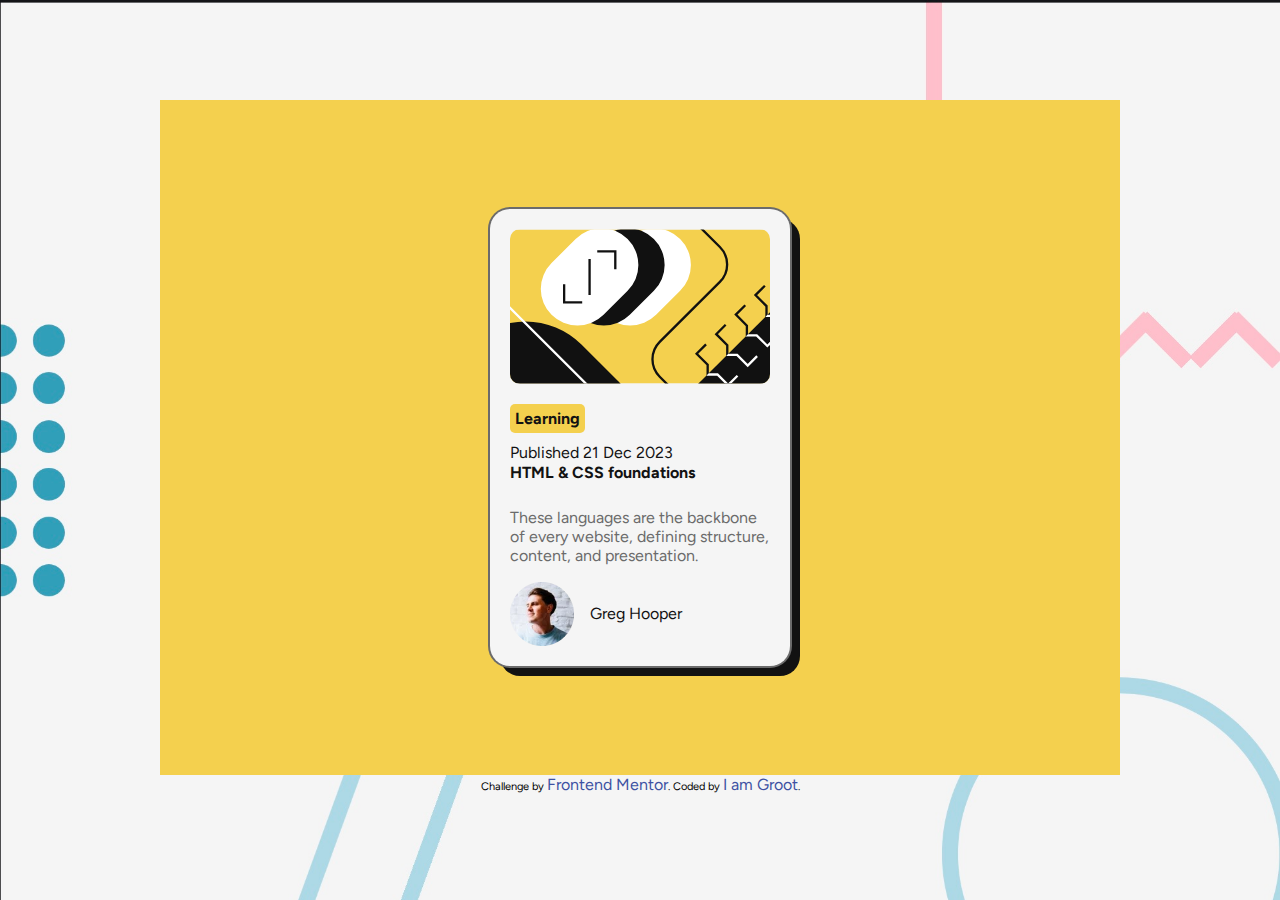
==== blog-preview-card-main/index.html @ 7eb681fc "First Commit" ====
<!DOCTYPE html>
<html lang="en">
<head>
  <meta charset="UTF-8">
  <meta name="viewport" content="width=device-width, initial-scale=1.0"> <!-- displays site properly based on user's device -->
  <meta http-equiv="refresh" content="10">
  <link rel="icon" type="image/png" sizes="32x32" href="./assets/images/favicon-32x32.png">
  <link rel="preconnect" href="https://fonts.googleapis.com">
<link rel="preconnect" href="https://fonts.gstatic.com" crossorigin>
<link href="https://fonts.googleapis.com/css2?family=Figtree:ital,wght@0,300..900;1,300..900&display=swap" rel="stylesheet">
  <link rel="stylesheet" href="./style.css" class="stylesheet">
  <title>Frontend Mentor | Blog preview card</title>
</head>
<body class="background">
  <section class="wrapper">
    <div class="card">
      <img src="./assets/images/illustration-article.svg" alt="Yellow Background Illustration with geometric designs" class="img">
      <div class="box">Learning
      </div>
      <p class="date">Published 21 Dec 2023
      </p>
      <h1>
        HTML & CSS foundations
      </h1>

      <p class="content">
        These languages are the backbone of every website, defining structure, content, and presentation.
      </p>
      <div class="by">
        <img src="./assets/images/image-avatar.webp" alt="Profile picture of dark haired man" class="avatar">
        <author class="author"><a href="https://www.instagram.com/gcoops?igsh=MzRlODBiNWFlZA==">Greg Hooper</a></author>
      </div>
    </div>
  </section>
  <footer class="attribution">
    Challenge by <a href="https://www.frontendmentor.io?ref=challenge" target="_blank">Frontend Mentor</a>.
    Coded by <a href="#">I am Groot</a>.
  </footer>
</body>
</html>
---- blog-preview-card-main/style.css ----
/* File: style.css for styling index.html  */

* {
    box-sizing: border-box;
    font-family: "Figtree",sans-serif;
    font-size: 16px;
}

:root {
    --yellow:  hsl(47, 88%, 63%);
    --white: whitesmoke;
    --gray-500: hsl(0, 0%,42%);
    --gray-950: hsl(0, 0%, 7%);

    --p-font-s: 16px;
}

.background {
    background-image: url(./assets/images/faviconBackground.jpeg);
    background-size: 100vw;
}

.wrapper {
    display: flex;
    flex-direction: column;
    justify-content: center;
    align-items: center;
    margin-top: 100px;
    margin-inline: auto;
    width: 75vw;
    height: 75vh;
    background: var(--yellow);
}

.card {
    display: flex;
    flex-direction: column;
    max-width: 300px;
    min-width: 200px;
    background: var(--white);
    color: var(--gray-950);
    padding: 20px;
    border-radius: 20px;
    box-shadow: 0 0 0 2px var(--gray-500),10px 10px var(--gray-950);
}

.img {
    display: block;
    max-width: 100%;
    border-radius: 10px;
}

.box {
    margin: 20px 0;
    width: min-content;
    padding: 5px;
    display: flex;
    justify-content: center;
    align-items: center;
    background:  hsl(47, 88%, 63%);
    border-radius: 5px;
    font-weight: bold;
}

.date {
    margin:-10px 0;
}

.content {
    font-size: minmax(10px, 16px);
    color:var(--gray-500)
}

a {
    text-decoration: none;
    color: var(--gray-950):
}

.by {
    display: flex;
    flex-direction: row;
    align-items: center;
    gap: 1rem
}

.attribution { font-size: 11px; text-align: center; }
.attribution a { color: hsl(228, 45%, 44%); }
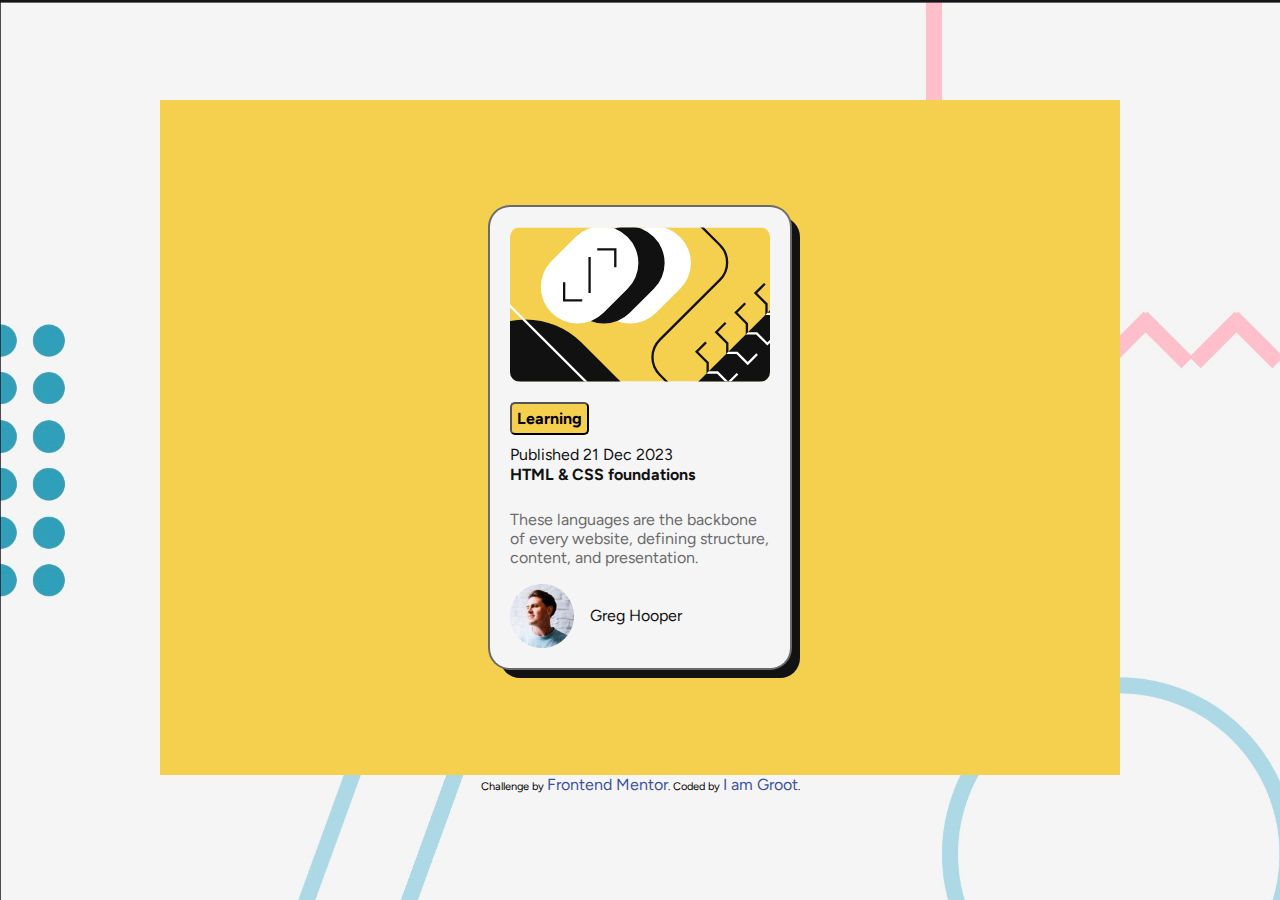
==== commit a316b4fd: "Update index.html" ====
--- a/blog-preview-card-main/index.html
+++ b/blog-preview-card-main/index.html
@@ -2,8 +2,8 @@
 <html lang="en">
 <head>
   <meta charset="UTF-8">
-  <meta name="viewport" content="width=device-width, initial-scale=1.0"> <!-- displays site properly based on user's device -->
-  <meta http-equiv="refresh" content="10">
+  <meta name="viewport" content="width=device-width, initial-scale=1.0">
+  <!-- <meta http-equiv="refresh" content="10"> -->
   <link rel="icon" type="image/png" sizes="32x32" href="./assets/images/favicon-32x32.png">
   <link rel="preconnect" href="https://fonts.googleapis.com">
 <link rel="preconnect" href="https://fonts.gstatic.com" crossorigin>
@@ -15,8 +15,8 @@
   <section class="wrapper">
     <div class="card">
       <img src="./assets/images/illustration-article.svg" alt="Yellow Background Illustration with geometric designs" class="img">
-      <div class="box">Learning
-      </div>
+      <button class="box"><a href="https://en.wikipedia.org/wiki/Learning" class="button" target="_blank">Learning</a>
+      </button>
       <p class="date">Published 21 Dec 2023
       </p>
       <h1>
@@ -28,13 +28,13 @@
       </p>
       <div class="by">
         <img src="./assets/images/image-avatar.webp" alt="Profile picture of dark haired man" class="avatar">
-        <author class="author"><a href="https://www.instagram.com/gcoops?igsh=MzRlODBiNWFlZA==">Greg Hooper</a></author>
+        <author class="author"><a href="https://www.instagram.com/gcoops?igsh=MzRlODBiNWFlZA==" target="_blank">Greg Hooper</a></author>
       </div>
     </div>
   </section>
   <footer class="attribution">
     Challenge by <a href="https://www.frontendmentor.io?ref=challenge" target="_blank">Frontend Mentor</a>.
-    Coded by <a href="#">I am Groot</a>.
+    Coded by <a href="https://github.com/Tryskall" target="_blank">I am Groot</a>.
   </footer>
 </body>
 </html>
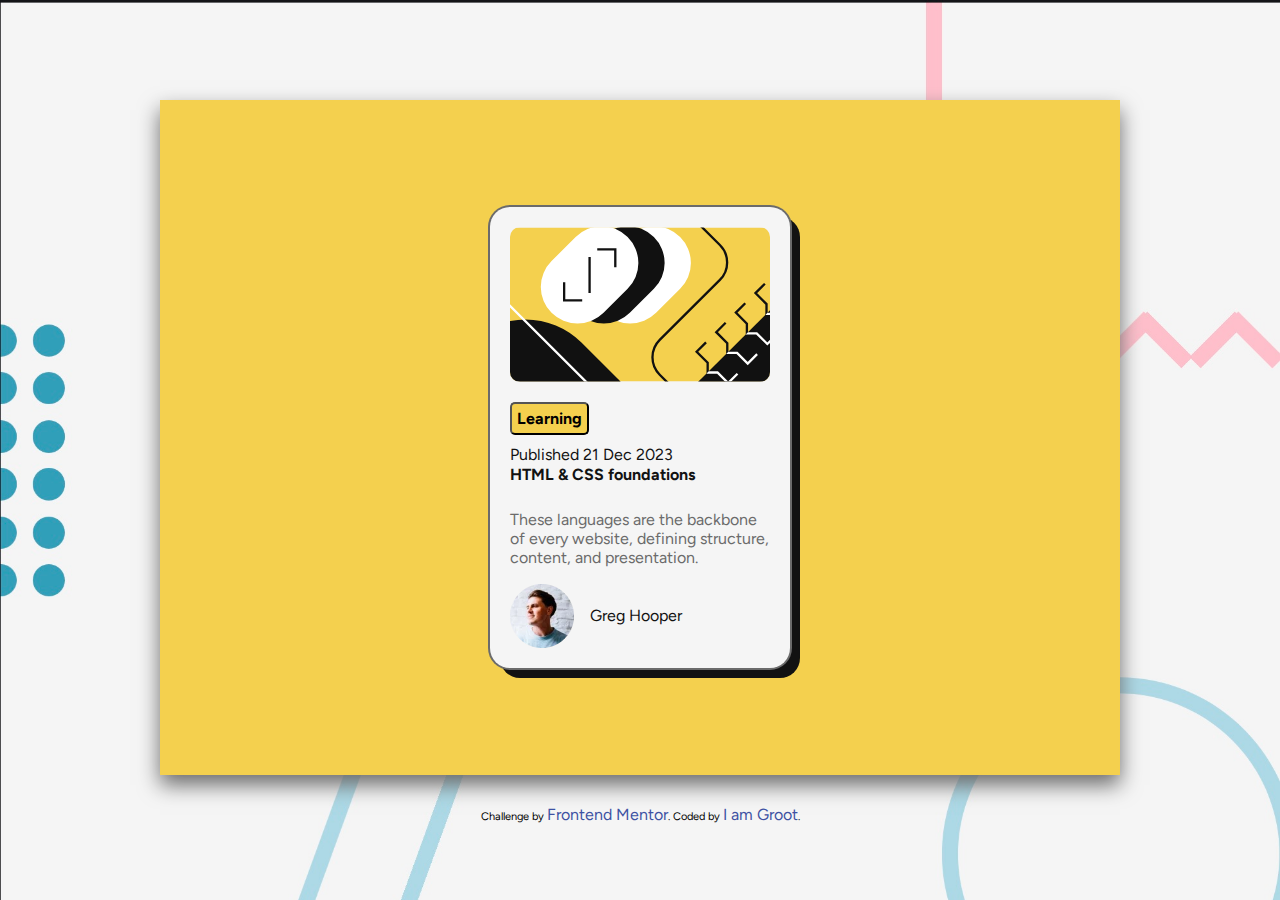
==== commit e0439d1c: "Add files via upload" ====
--- a/blog-preview-card-main/index.html
+++ b/blog-preview-card-main/index.html
@@ -12,10 +12,10 @@
   <title>Frontend Mentor | Blog preview card</title>
 </head>
 <body class="background">
-  <section class="wrapper">
-    <div class="card">
-      <img src="./assets/images/illustration-article.svg" alt="Yellow Background Illustration with geometric designs" class="img">
-      <button class="box"><a href="https://en.wikipedia.org/wiki/Learning" class="button" target="_blank">Learning</a>
+  <section class="wrapper" role="main">
+    <div class="card" role="article">
+      <img src="./assets/images/illustration-article.svg" alt="Yellow Background Illustration with geometric designs" class="img" role="img">
+      <button class="box" role="button"><a href="https://en.wikipedia.org/wiki/Learning" class="button" target="_blank">Learning</a>
       </button>
       <p class="date">Published 21 Dec 2023
       </p>
@@ -26,15 +26,15 @@
       <p class="content">
         These languages are the backbone of every website, defining structure, content, and presentation.
       </p>
-      <div class="by">
-        <img src="./assets/images/image-avatar.webp" alt="Profile picture of dark haired man" class="avatar">
-        <author class="author"><a href="https://www.instagram.com/gcoops?igsh=MzRlODBiNWFlZA==" target="_blank">Greg Hooper</a></author>
+      <div class="by" role="contentinfo">
+        <img src="./assets/images/image-avatar.webp" alt="Profile picture of dark haired man" class="avatar" role="img">
+        <author class="author"><a href="https://www.instagram.com/gcoops?igsh=MzRlODBiNWFlZA==" target="_blank" role="link">Greg Hooper</a></author>
       </div>
     </div>
   </section>
   <footer class="attribution">
-    Challenge by <a href="https://www.frontendmentor.io?ref=challenge" target="_blank">Frontend Mentor</a>.
-    Coded by <a href="https://github.com/Tryskall" target="_blank">I am Groot</a>.
+    Challenge by <a href="https://www.frontendmentor.io?ref=challenge" target="_blank" role="contentinfo">Frontend Mentor</a>.
+    Coded by <a href="https://github.com/Tryskall" target="_blank" role="link">I am Groot</a>.
   </footer>
 </body>
 </html>
--- a/blog-preview-card-main/style.css
+++ b/blog-preview-card-main/style.css
@@ -30,6 +30,7 @@
     width: 75vw;
     height: 75vh;
     background: var(--yellow);
+    box-shadow: 0 10px 20px var(--gray-500);
 }
 
 .card {
@@ -62,6 +63,12 @@
     font-weight: bold;
 }
 
+.box:hover {
+    background: var(--gray-950);
+    color: var(--white);
+    box-shadow: 3px 3px 5px var(--yellow);
+}
+
 .date {
     margin:-10px 0;
 }
@@ -83,5 +90,12 @@
     gap: 1rem
 }
 
-.attribution { font-size: 11px; text-align: center; }
-.attribution a { color: hsl(228, 45%, 44%); }
+.attribution {
+    font-size: 11px;
+    text-align: center;
+    margin-top: 30px;
+ }
+
+.attribution a {
+    color: hsl(228, 45%, 44%);
+}
